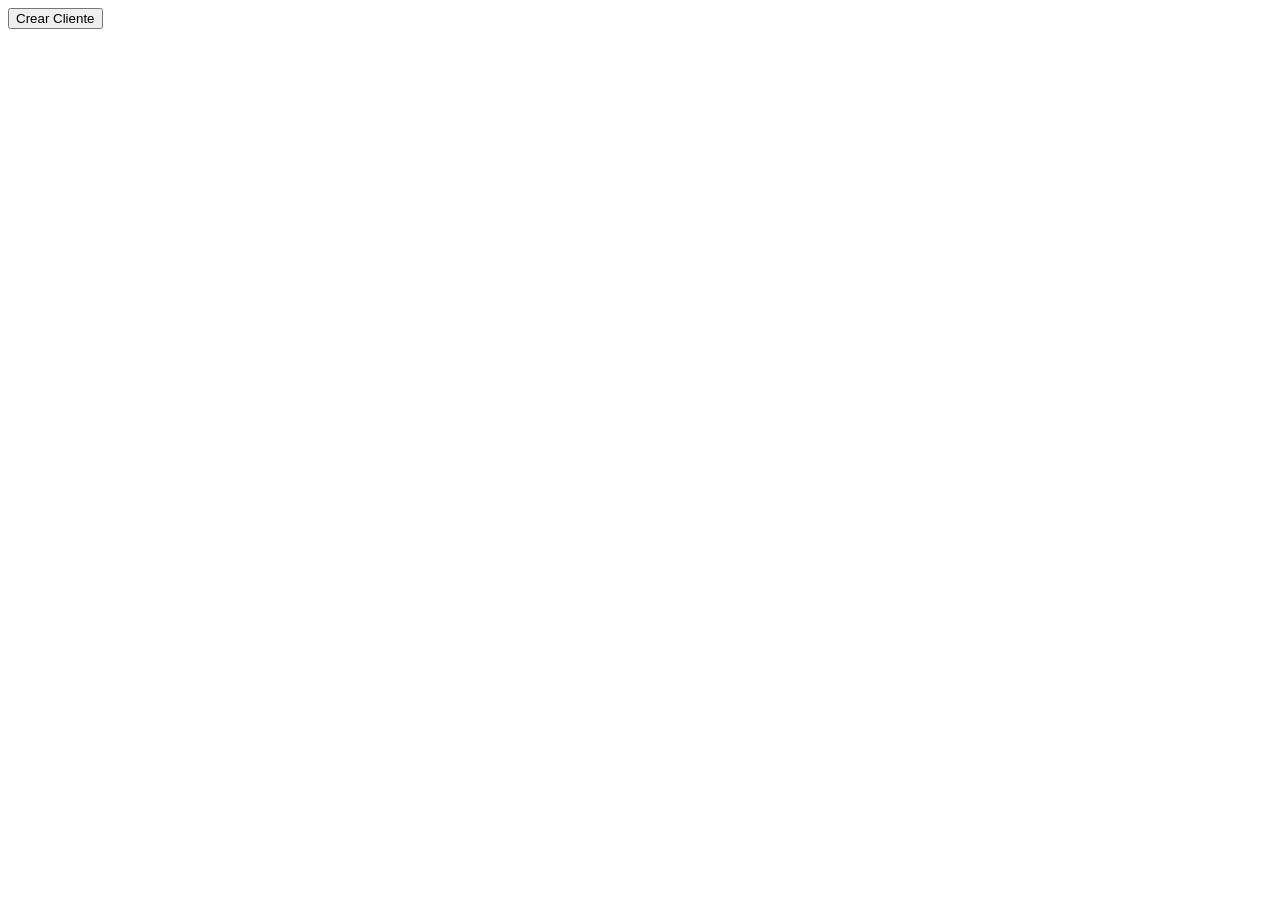
==== Actividad manejo del LocalStorage/index.html @ a99ae4c4 "Add files via upload" ====
<!DOCTYPE html>
<html lang="en">
<head>
    <meta charset="UTF-8">
    <meta name="viewport" content="width=device-width, initial-scale=1.0">
    <title>Registro de Clientes</title>
    <script type="module" src="./Controlador.js"></script>
</head>
<body>
<button id="crearCliente">Crear Cliente</button>  
</body>
</html>
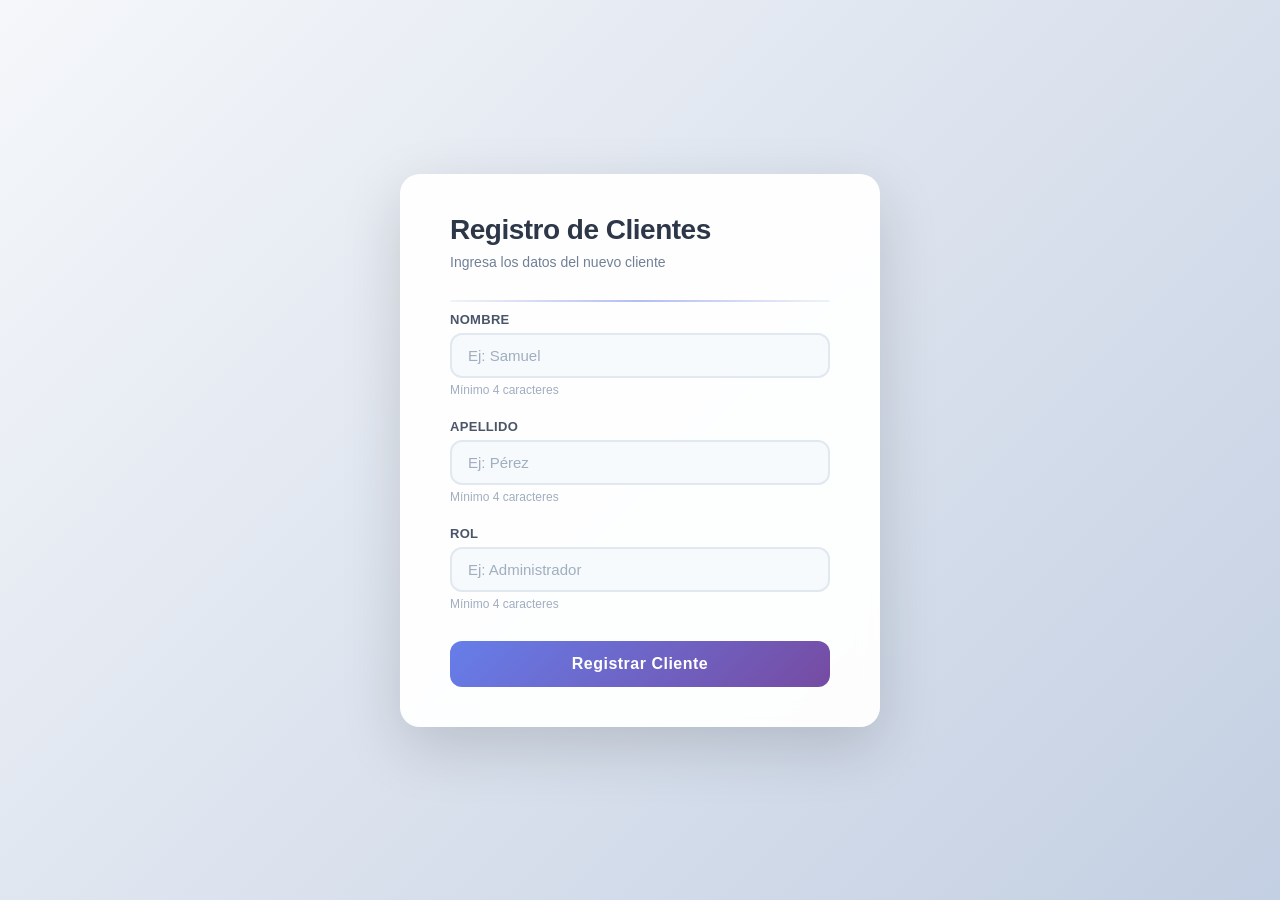
==== commit e1ca0944: "Adjunto terminacion de actividad cumplimiento de requisitos del controlador" ====
--- a/Actividad manejo del LocalStorage/index.html
+++ b/Actividad manejo del LocalStorage/index.html
@@ -4,9 +4,44 @@
     <meta charset="UTF-8">
     <meta name="viewport" content="width=device-width, initial-scale=1.0">
     <title>Registro de Clientes</title>
-    <script type="module" src="./Controlador.js"></script>
+    <link rel="stylesheet" href="styles.css">
+    <script type="module" src="./controlador.js"></script>
 </head>
 <body>
-<button id="crearCliente">Crear Cliente</button>  
+    <div class="container">
+        <h1>Registro de Clientes</h1>
+        <p class="subtitle">Ingresa los datos del nuevo cliente</p>
+        
+        <div class="divider"></div>
+
+        <div class="form-group">
+            <label for="nombre">Nombre</label>
+            <input type="text" id="nombre" placeholder="Ej: Samuel" autocomplete="off">
+            <p class="hint">Mínimo 4 caracteres</p>
+        </div>
+        
+        <div class="form-group">
+            <label for="apellido">Apellido</label>
+            <input type="text" id="apellido" placeholder="Ej: Pérez" autocomplete="off">
+            <p class="hint">Mínimo 4 caracteres</p>
+        </div>
+        
+        <div class="form-group">
+            <label for="rol">Rol</label>
+            <input type="text" id="rol" placeholder="Ej: Administrador" autocomplete="off">
+            <p class="hint">Mínimo 4 caracteres</p>
+        </div>
+
+        <button id="boton_registrar" class="btn-registrar">Registrar Cliente</button>
+    </div>
 </body>
-</html>+</html>
+
+<!-- metodos para manipular el localStorage
+setItem(key, value)
+getItem(key) -->
+
+
+<!-- que estructura de datos que se almacena en el localStorage
+
+respuesta: JSON -->
--- a/Actividad manejo del LocalStorage/styles.css
+++ b/Actividad manejo del LocalStorage/styles.css
@@ -0,0 +1,189 @@
+/* Reset y estilos base */
+* {
+    margin: 0;
+    padding: 0;
+    box-sizing: border-box;
+}
+
+body {
+    font-family: 'Segoe UI', Tahoma, Geneva, Verdana, sans-serif;
+    background: linear-gradient(135deg, #f5f7fa 0%, #c3cfe2 100%);
+    min-height: 100vh;
+    display: flex;
+    justify-content: center;
+    align-items: center;
+    padding: 20px;
+}
+
+/* Contenedor principal */
+.container {
+    background: rgba(255, 255, 255, 0.95);
+    backdrop-filter: blur(10px);
+    border-radius: 20px;
+    padding: 40px 50px;
+    width: 100%;
+    max-width: 480px;
+    box-shadow: 0 20px 60px rgba(0, 0, 0, 0.15);
+    transition: transform 0.3s ease;
+}
+
+.container:hover {
+    transform: translateY(-5px);
+}
+
+/* Título */
+h1 {
+    font-size: 28px;
+    font-weight: 700;
+    color: #2d3748;
+    margin-bottom: 8px;
+    letter-spacing: -0.5px;
+}
+
+.subtitle {
+    color: #718096;
+    font-size: 14px;
+    margin-bottom: 30px;
+    font-weight: 400;
+}
+
+/* Grupo de campos */
+.form-group {
+    margin-bottom: 22px;
+}
+
+.form-group label {
+    display: block;
+    font-size: 13px;
+    font-weight: 600;
+    color: #4a5568;
+    margin-bottom: 6px;
+    letter-spacing: 0.3px;
+    text-transform: uppercase;
+}
+
+.form-group input {
+    width: 100%;
+    padding: 12px 16px;
+    font-size: 15px;
+    font-family: 'Segoe UI', Tahoma, Geneva, Verdana, sans-serif;
+    border: 2px solid #e2e8f0;
+    border-radius: 12px;
+    background: #f7fafc;
+    transition: all 0.3s ease;
+    color: #2d3748;
+    outline: none;
+}
+
+.form-group input:focus {
+    border-color: #667eea;
+    background: #ffffff;
+    box-shadow: 0 0 0 4px rgba(102, 126, 234, 0.15);
+}
+
+.form-group input::placeholder {
+    color: #a0aec0;
+    font-weight: 300;
+}
+
+/* Botón */
+.btn-registrar {
+    width: 100%;
+    padding: 14px 20px;
+    font-size: 16px;
+    font-weight: 600;
+    font-family: 'Segoe UI', Tahoma, Geneva, Verdana, sans-serif;
+    color: #ffffff;
+    background: linear-gradient(135deg, #667eea 0%, #764ba2 100%);
+    border: none;
+    border-radius: 12px;
+    cursor: pointer;
+    transition: all 0.3s ease;
+    letter-spacing: 0.5px;
+    margin-top: 8px;
+    position: relative;
+    overflow: hidden;
+}
+
+.btn-registrar:hover {
+    transform: translateY(-2px);
+    box-shadow: 0 10px 30px rgba(102, 126, 234, 0.4);
+}
+
+.btn-registrar:active {
+    transform: translateY(0px);
+    box-shadow: 0 5px 15px rgba(102, 126, 234, 0.3);
+}
+
+.btn-registrar::after {
+    content: '';
+    position: absolute;
+    top: 50%;
+    left: 50%;
+    width: 0;
+    height: 0;
+    background: rgba(255, 255, 255, 0.2);
+    border-radius: 50%;
+    transform: translate(-50%, -50%);
+    transition: width 0.6s, height 0.6s;
+}
+
+.btn-registrar:hover::after {
+    width: 300px;
+    height: 300px;
+}
+
+/* Separador decorativo */
+.divider {
+    height: 2px;
+    background: linear-gradient(to right, #e2e8f0, #667eea, #e2e8f0);
+    margin: 25px 0 10px 0;
+    border-radius: 2px;
+    opacity: 0.5;
+}
+
+/* Mensajes de ayuda */
+.hint {
+    font-size: 12px;
+    color: #a0aec0;
+    margin-top: 5px;
+    font-weight: 300;
+}
+
+/* Responsive */
+@media (max-width: 520px) {
+    .container {
+        padding: 30px 24px;
+        border-radius: 16px;
+    }
+
+    h1 {
+        font-size: 24px;
+    }
+
+    .form-group input {
+        padding: 10px 14px;
+        font-size: 14px;
+    }
+
+    .btn-registrar {
+        padding: 12px 16px;
+        font-size: 15px;
+    }
+}
+
+/* Animación de entrada */
+@keyframes fadeInUp {
+    from {
+        opacity: 0;
+        transform: translateY(30px);
+    }
+    to {
+        opacity: 1;
+        transform: translateY(0);
+    }
+}
+
+.container {
+    animation: fadeInUp 0.6s ease-out;
+}
